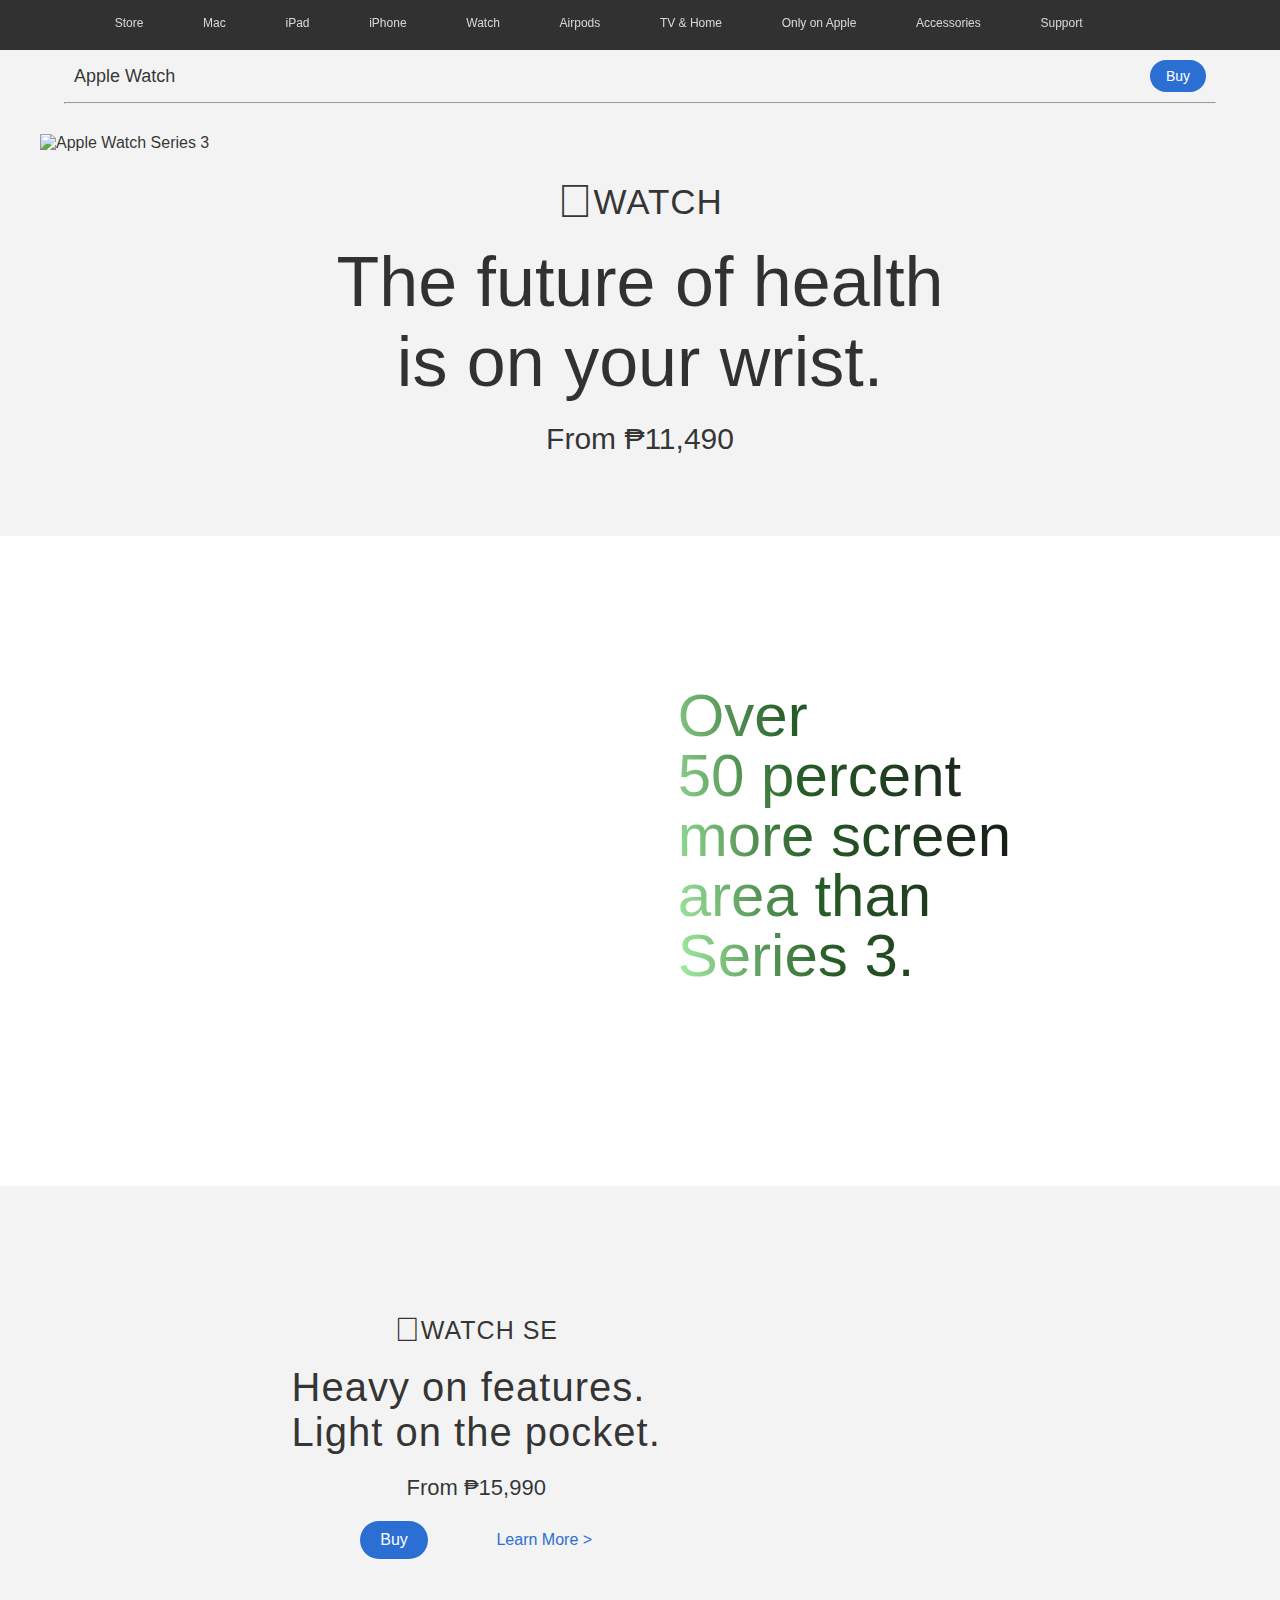
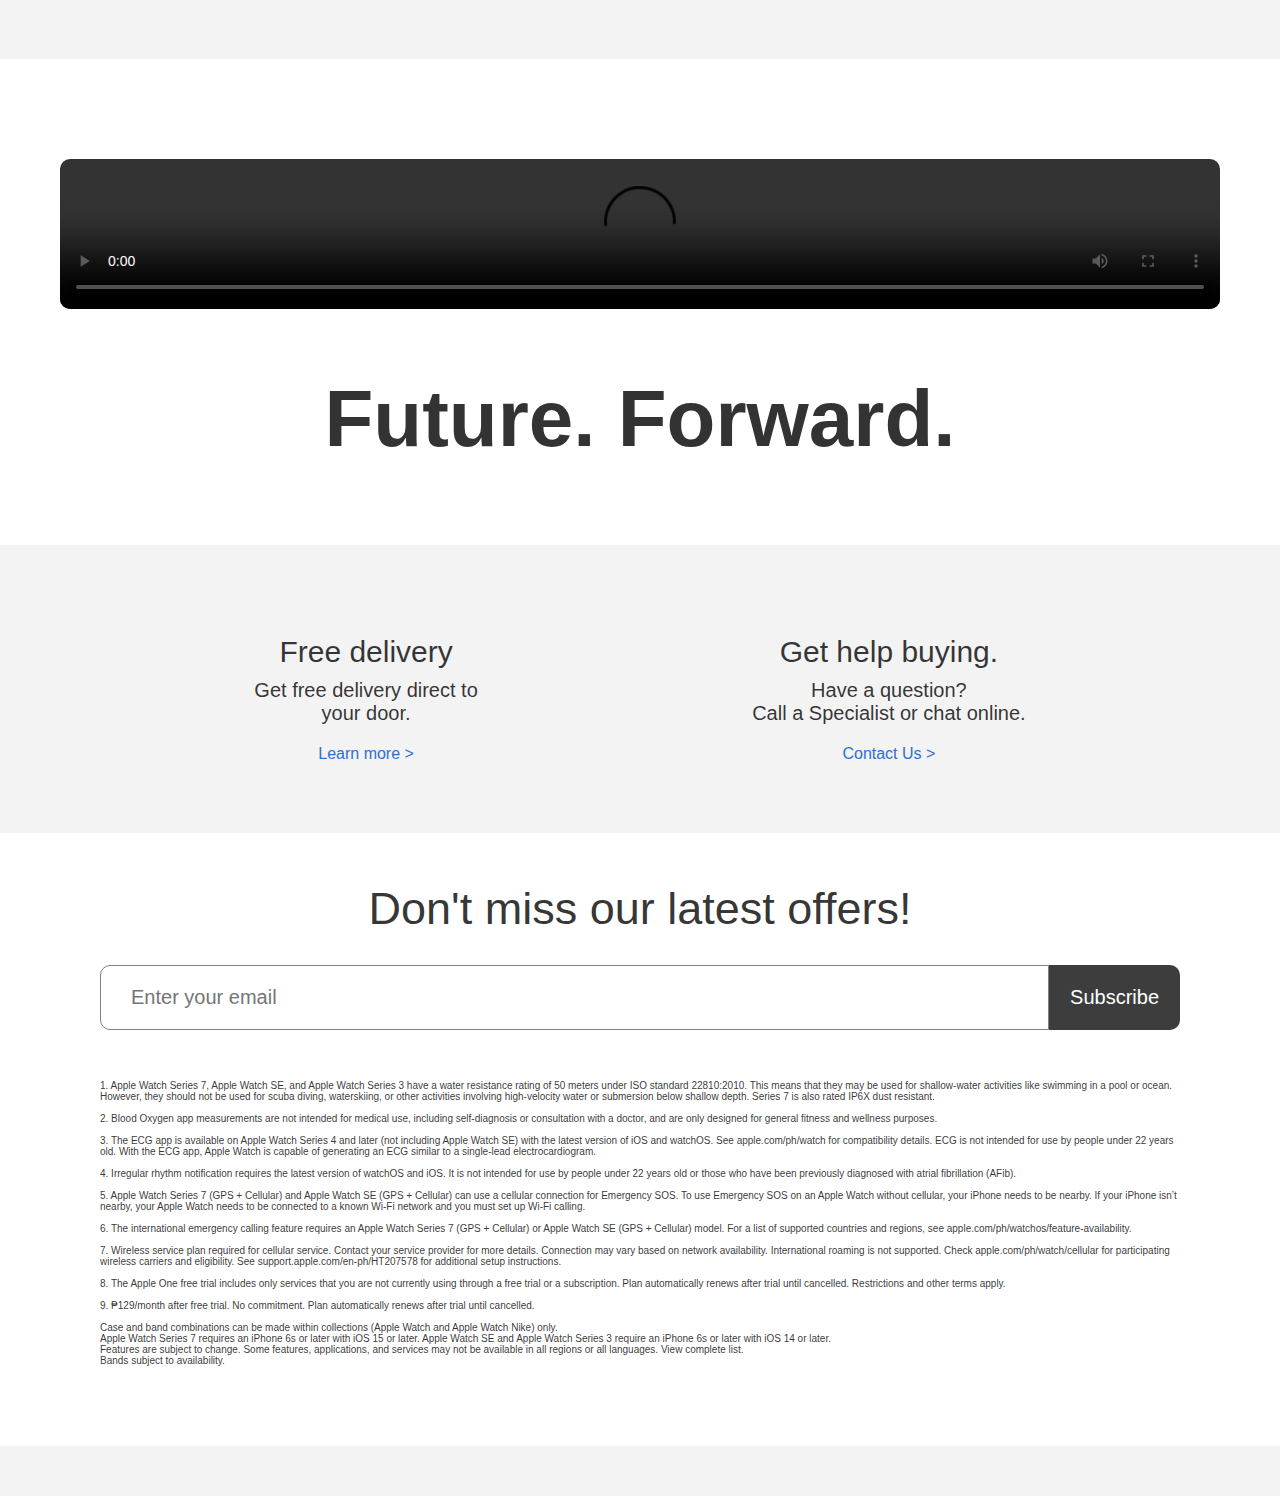
==== landing-page/index.html @ 0c57eafd "minor changes" ====
<!DOCTYPE html>
<html lang="en">
  <head>
    <meta charset="UTF-8" />
    <meta http-equiv="X-UA-Compatible" content="IE=edge" />
    <meta name="viewport" content="width=device-width, initial-scale=1.0" />
    <title>Product Landing Page</title>
    <link rel="stylesheet" href="styles.css" />
    <script
      src="https://kit.fontawesome.com/854e38c6b1.js"
      crossorigin="anonymous"
    ></script>
  </head>
  <body>
    <!-- N A V I G A T I O N  B A R-->

    <nav class="navigation">
      <div class="mobile-nav">
      <div id="menuToggle">
        <input type="checkbox">
        <span></span>
        <span></span>
        <span></span>
        <ul id="menu">
          <a href=""><li>Home</li></a>
          <a href="https://www.apple.com/ph/store" target="_blank"><li>Store</li></a>
          <a href="https://www.apple.com/ph/mac/" target="_blank"><li>Mac</li></a>
          <a href="https://www.apple.com/ph/ipad/" target="_blank"><li>iPad</li></a>
          <a href="https://www.apple.com/ph/iphone/" target="_blank"><li>iPhone</li></a>
          <a href="https://www.apple.com/ph/watch/" target="_blank"><li>Watch</li></a>
          <a href="https://www.apple.com/ph/airpods/" target="_blank"><li>Airpods</li></a>
          <a href="https://www.apple.com/ph/tv-home/" target="_blank"><li>TV & Home</li></a>
          <a href="https://www.apple.com/ph/services/" target="_blank"><li>Only only on Apple</li></a>
          <a href="https://www.apple.com/ph/shop/accessories/all" target="_blank"><li>Accessories</li></a>
          <a href="https://support.apple.com/en-ph" target="_blank"><li>Support</li></a>

        </ul>
      </div>
      <div class="icon-logo"></div></div>
    </nav>

    <header class="header">
      <div class="nav-bar">
        <ul class="desktop-nav">
          <li>
            <a
              href="https://www.apple.com/ph/"
              target="_blank"
              class="icon-logo"
            ></a>
          </li>
          <li>
            <a href="https://www.apple.com/ph/store" target="_blank">Store</a>
          </li>
          <li>
            <a href="https://www.apple.com/ph/mac/" target="_blank">Mac</a>
          </li>
          <li>
            <a href="https://www.apple.com/ph/ipad/" target="_blank">iPad</a>
          </li>
          <li>
            <a href="https://www.apple.com/ph/iphone/" target="_blank"
              >iPhone</a
            >
          </li>
          <li>
            <a href="https://www.apple.com/ph/watch/" target="_blank">Watch</a>
          </li>
          <li>
            <a href="https://www.apple.com/ph/airpods/" target="_blank"
              >Airpods</a
            >
          </li>
          <li>
            <a href="https://www.apple.com/ph/tv-home/" target="_blank"
              >TV & Home</a
            >
          </li>
          <li>
            <a href="https://www.apple.com/ph/services/" target="_blank"
              >Only on Apple</a
            >
          </li>
          <li>
            <a
              href="https://www.apple.com/ph/shop/accessories/all"
              target="_blank"
              >Accessories</a
            >
          </li>
          <li>
            <a href="https://support.apple.com/en-ph" target="_blank"
              >Support</a
            >
          </li>
          <li>
            <a href="#" class="icon-search"></a>
          </li>
          <li>
            <a href="#" class="icon-bag"></a>
          </li>
        </ul>
      </div>
    </header>

    <!-- F I R S T  S E C T I O N -->

    <section class="first-section">
      <div class="title-bar">
        <div class="apple-watch-bar">Apple Watch</div>
        <div class="buy-button-bar"><a href="">Buy</a></div>
      </div>
      <hr class="horizontal-line" />

      <div class="front-watch-container">
      <div class="front-watch-image">
        <img
          src="media/images/2watch-PhotoRoom.png"
          alt="Apple Watch Series 3"
        />
      </div>

      <div class="front-watch-title"><span></span>WATCH</div>

      <div class="front-watch-description">
        The future of health<br />is on your wrist.
      </div>
      <div class="front-watch-price">From ₱11,490</div></div>

      <!-- S E C O N D  S E C T I O N -->

      <div class="series-container">
        <div class="series-box-image">
          <img src="media/images/series7-PhotoRoom.png" alt="">
        </div>
        <div class="series-box-text">
            Over<br />50 percent<br />more screen<br />area than<br />Series 3.
          </div>
      </div>
    </section>

    <!-- T H I R D  S E C T I O N -->

    <section class="second-section">
      <div class="container-se">
        <div class="image-se">
          <img src="media/images/watch-se.png" alt="" />
        </div>
        <div class="text-se">
          <div class="watch-se"><span></span>WATCH SE</div>
          <div class="description-se">
            Heavy on features.<br />Light on the pocket.
          </div>
          <div class="price-se">From ₱15,990</div>
          <div class="button-se">
            <div class="buy-se">
              <a
                href="https://www.apple.com/ph/shop/buy-watch/apple-watch-se"
                target="_blank"
                >Buy</a
              >
            </div>
            <div class="learn-more-se">
              <a href="https://www.apple.com/ph/apple-watch-se/" target="_blank"
                >Learn More ></a
              >
            </div>
          </div>
        </div>
        
      </div>
    </section>

    <!-- F O U R T H  S E C T I O  N -->

    <section class="third-section">
      <div class="video-container">
        <video
          src="media/video/applewatch.mp4"
          type="video/mp4"
          controls
        ></video>
      </div>
      <div class="video-description">Future. Forward.</div>
    </section>

    <!-- F I F T H  S E C T I O N -->

    <section class="fourth-section">
      <div class="fourth-container">
        <div class="delivery-box">
          <div class="delivery-icon">
            <i class="fa-solid fa-truck-fast"></i>
          </div>
          <div class="delivery-title">Free delivery</div>
          <div class="delivery-text">
            Get free delivery direct to<br />your door.
          </div>
          <div class="delivery-link">
            <a
              href="https://www.apple.com/ph/shop/shipping-pickup"
              target="_blank"
              >Learn more ></a
            >
          </div>
        </div>

        <div class="contact-us-box">
          <div class="contact-us-icon">
            <i class="fa-solid fa-comments"></i>
          </div>
          <div class="contact-us-title">Get help buying.</div>
          <div class="contact-us-text">
            Have a question?<br />Call a Specialist or chat online.
          </div>
          <div class="contact-us-link">
            <a href="https://contactretail.apple.com/Help" target="_blank"
              >Contact Us ></a
            >
          </div>
        </div>
      </div>
    </section>

    <!-- F O O T E R -->

    <section class="footer-section">
      <div class="footer-container">
        <div class="newsletter-text">Don't miss our latest offers!</div>
        <div class="newsletter-email">
          <input type="email" placeholder="Enter your email"/>
        <a href="https://dynamic-page.vercel.app/" target="_blank"><input id="submit" type="submit" value="Subscribe" /></a></div>

      <div class="footer-box">
        <div class="footer-texts">
          <ul>
            <li>
              1. Apple Watch Series 7, Apple Watch SE, and Apple Watch Series 3
              have a water resistance rating of 50 meters under ISO standard
              22810:2010. This means that they may be used for shallow-water
              activities like swimming in a pool or ocean. However, they should
              not be used for scuba diving, waterskiing, or other activities
              involving high‑velocity water or submersion below shallow depth.
              Series 7 is also rated IP6X dust resistant.
            </li>
            <br />
            <li>
              2. Blood Oxygen app measurements are not intended for medical use,
              including self-diagnosis or consultation with a doctor, and are
              only designed for general fitness and wellness purposes.
            </li>
            <br />
            <li>
              3. The ECG app is available on Apple Watch Series 4 and later (not
              including Apple Watch SE) with the latest version of iOS and
              watchOS. See apple.com/ph/watch for compatibility details. ECG is
              not intended for use by people under 22 years old. With the ECG
              app, Apple Watch is capable of generating an ECG similar to a
              single-lead electrocardiogram.
            </li>
            <br />
            <li>
              4. Irregular rhythm notification requires the latest version of
              watchOS and iOS. It is not intended for use by people under 22
              years old or those who have been previously diagnosed with atrial
              fibrillation (AFib).
            </li>
            <br />
            <li>
              5. Apple Watch Series 7 (GPS + Cellular) and Apple Watch SE (GPS +
              Cellular) can use a cellular connection for Emergency SOS. To use
              Emergency SOS on an Apple Watch without cellular, your iPhone
              needs to be nearby. If your iPhone isn’t nearby, your Apple Watch
              needs to be connected to a known Wi-Fi network and you must set up
              Wi‑Fi calling.
            </li>
            <br />
            <li>
              6. The international emergency calling feature requires an Apple
              Watch Series 7 (GPS + Cellular) or Apple Watch SE (GPS + Cellular)
              model. For a list of supported countries and regions, see
              apple.com/ph/watchos/feature-availability.
            </li>
            <br />
            <li>
              7. Wireless service plan required for cellular service. Contact
              your service provider for more details. Connection may vary based
              on network availability. International roaming is not supported.
              Check apple.com/ph/watch/cellular for participating wireless
              carriers and eligibility. See support.apple.com/en-ph/HT207578 for
              additional setup instructions.
            </li>
            <br />
            <li>
              8. The Apple One free trial includes only services that you are
              not currently using through a free trial or a subscription. Plan
              automatically renews after trial until cancelled. Restrictions and
              other terms apply.
            </li>
            <br />
            <li>
              9. ₱129/month after free trial. No commitment. Plan automatically
              renews after trial until cancelled.
            </li>
            <br />
            <li>
              Case and band combinations can be made within collections (Apple
              Watch and Apple Watch Nike) only.<br />
              Apple Watch Series 7 requires an iPhone 6s or later with iOS 15 or
              later. Apple Watch SE and Apple Watch Series 3 require an iPhone
              6s or later with iOS 14 or later.<br />
              Features are subject to change. Some features, applications, and
              services may not be available in all regions or all languages.
              View complete list.<br />
              Bands subject to availability.
            </li>
          </ul>
        </div>
      </div>
    </section>
  </body>
</html>
---- landing-page/styles.css ----
* {
  margin: 0;
  padding: 0;
  box-sizing: border-box;
  font-family: -apple-system, BlinkMacSystemFont, "Segoe UI", Roboto, Oxygen,
    Ubuntu, Cantarell, "Open Sans", "Helvetica Neue", sans-serif;
}

body {
  background-color: rgb(243, 243, 243);
  color: rgba(0, 0, 0, 0.8);
}

.navigation {
  width: 50%;
  position: absolute;
}

.mobile-nav {
  display: flex;
  flex-direction: row;
  justify-content: space-between;
  margin: 5px auto;
  align-items: center;
}

#menuToggle {
  display: flex;
  flex-direction: column;
  z-index: 1;
  margin-left: 10px;
}

#menuToggle a {
  text-decoration: none;
  color: rgba(0, 0, 0, 0.8);
}

#menuToggle input {
  width: 40px;
  height: 32px;
  position: absolute;
  top: -7px;
  left: -5px;
  cursor: pointer;
  opacity: 0;
  z-index: 2;
}

#menuToggle span {
  display: block;
  width: 20px;
  height: 1px;
  margin-bottom: 3px;
  position: relative;
  background: #cdcdcd;
  z-index: 1;
}

#menu {
  position: absolute;
  width: 100%;
  margin: -70px 0 0 -20px;
  padding:  70% 70%;
  background: rgba(0, 0, 0, 0.8);
  list-style-type: none;
  transform: translate(-100%, 0);
  transition: transform 0.5s cubic-bezier(0.77, 0.2, 0.05, 1);
}

#menu li {
  display: flex;
  justify-content: center;
  align-items: center;
  padding: 15px 0;
  font-size: 15px;
  color: #cdcdcd;
  white-space: nowrap;

}

#menuToggle input:checked ~ ul {
  transform: none;
}

.nav-bar {
  margin: 0 100px;
}

.header {
  width: 100%;
  background: rgba(0, 0, 0, 0.8);
  height: 50px;
}

.desktop-nav {
  display: flex;
  justify-content: space-between;
  align-items: center;
  list-style: none;
}

.desktop-nav li a {
  text-decoration: none;
  color: white;
  opacity: 0.8;
  transition: opacity 400ms;
  font-size: 12px;
}

.desktop-nav li a:hover {
  opacity: 1;
}

/* nav bar icons */

.icon-logo {
  background: url("media//icons/apple-logo.svg");
  display: block;
  background-position: center;
  background-size: 12px;
  height: 44px;
  width: 15px;
  background-repeat: no-repeat;
}

.icon-search {
  background: url("media/icons/search-icon.svg");
  display: block;
  background-position: center;
  background-size: 14px;
  height: 44px;
  width: 20px;
  background-repeat: no-repeat;
}

.icon-bag {
  background: url("media/icons/bag-icon.svg");
  display: block;
  background-position: center;
  background-size: 12px;
  height: 44px;
  width: 18px;
  background-repeat: no-repeat;
}

.title-bar {
  width: 83%;
  margin: 20px auto;
  padding: 0 10px;
  display: flex;
  flex-direction: row;
  justify-content: space-between;
  align-items: center;
}

.horizontal-line {
  margin: 0 auto;
  width: 83%;
}

.apple-watch-bar {
  font-weight: 500;
  font-size: 18px;
}

.buy-button-bar {
  font-size: 14px;
  background-color: rgb(44, 111, 211);
  padding: 8px 16px;
  border-radius: 20px;
}

.buy-button-bar a {
  text-decoration: none;
  color: white;
}

.front-watch-container {
  display: flex;
  flex-direction: column;
  margin: 30px auto;
}

.front-watch-image {
  margin: 0 400px;
}

.front-watch-image img {
  width: 100%;
}

.front-watch-title {
  font-size: 42px;
  width: 100%;
  display: flex;
  justify-content: center;
  margin-top: 30px;
  font-weight: 500;
  letter-spacing: 1px;
}

.front-watch-title span {
  font-size: 53px;
  line-height: 0.8;
}

.front-watch-description {
  display: flex;
  justify-content: center;
  text-align: center;
  font-size: 70px;
  font-weight: 500;
  margin-top: 20px;
}

.front-watch-price {
  display: flex;
  justify-content: center;
  margin-top: 20px;
  font-size: 30px;
  font-weight: 400;
}

.series-container {
  background-color: white;
  width: 100%;
  display: flex;
  flex-direction: row;
  justify-content: space-evenly;
  align-items: center;
  margin: 80px 0;
}

.series-box-image {
  display: flex;
  justify-content: flex-end;
  margin: 50px 0;
  padding-top: 40px;
}

.series-box-image img {
  width: 80%;
}

.series-box-text {
  display: flex;
  justify-content: flex-start;
  background: -webkit-linear-gradient(
    10deg,
    hsl(120, 100%, 85%),
    rgb(39, 94, 39),
    rgb(26, 36, 26),
    black
  );
  background-clip: border-box;
  -webkit-background-clip: text;
  -webkit-text-fill-color: transparent;
  line-height: 1;
  font-weight: 500;
  font-size: 100px;
}

/* third section */

.second-section {
  width: 100%;
  margin: 50px 100px 200px 0;
}

.container-se {
  display: grid;
  grid-template-columns: 1fr 1fr;
  grid-template-rows: 300px;
}

.text-se {
  display: grid;
  grid-column-start: 1;
}

.image-se {
  display: grid;
  grid-column-start: 2;
  align-items: center;
  margin: 0 100px 0 0;
}

.image-se img {
  width: 100%;
}

.text-se {
  display: flex;
  flex-direction: column;
}

.watch-se {
  display: flex;
  justify-content: center;
  font-size: 32px;
  letter-spacing: 1px;
}

.watch-se span {
  font-size: 40px;
  line-height: 0.8;
}

.description-se {
  display: flex;
  justify-content: center;
  padding-top: 20px;
  font-size: 50px;
  text-align: center;
  font-weight: 400;
  letter-spacing: 1px;
}

.price-se {
  display: flex;
  justify-content: center;
  padding-top: 20px;
  font-size: 30px;
  font-weight: 400;
}

.button-se {
  display: flex;
  flex-direction: row;
  justify-content: space-evenly;
  padding-top: 20px;
}

.buy-se {
  background-color: rgb(44, 111, 211);
  padding: 10px 20px;
  border-radius: 40px;
}

.buy-se a {
  text-decoration: none;
  color: white;
}

.learn-more-se {
  padding-top: 10px;
}

.learn-more-se a {
  text-decoration: none;
  color: rgb(44, 111, 211);
}

.third-section {
  width: 100%;
  margin: 50px 0;
  background-color: white;
  padding: 100px 60px 80px 60px;
}

video {
  width: 100%;
  border-radius: 10px;
}

.video-description {
  display: flex;
  justify-content: center;
  padding-top: 40px;
  font-size: 80px;
  font-weight: 600;
}

.fourth-container {
  display: flex;
  flex-direction: row;
  justify-content: space-around;
  width: 50%;
  margin: 0 auto;
}

.delivery-box,
.contact-us-box {
  display: flex;
  flex-direction: column;
  justify-content: center;
  text-align: center;
  padding: 80px;
}

.delivery-icon,
.contact-us-icon {
  font-size: 70px;
  color: rgb(99, 99, 99);
  padding-bottom: 30px;
}

.delivery-title,
.contact-us-title {
  font-size: 30px;
  font-weight: 400;
  padding-bottom: 20px;
}

.delivery-text,
.contact-us-text {
  font-size: 20px;
  padding-bottom: 20px;
}

.delivery-link a,
.contact-us-link a {
  text-decoration: none;
  color: rgb(44, 111, 211);
}

.footer-section {
  background-color: white;
  width: 100%;
  margin: 50px 0 0 0;
  padding: 100px 0 0 0;
}

.footer-container {
  display: flex;
  flex-direction: column;
}

.newsletter-text {
  display: flex;
  justify-content: center;
  font-size: 45px;
  font-weight: 500;
}

.newsletter-email {
  display: flex;
  justify-content: center;
  flex-direction: row;
  padding: 30px 0 30px 0;
  margin: 0 300px;
}

input[type="email"] {
  width: 100%;
  border-radius: 10px 0 0 10px;
  font-size: 20px;
  padding: 20px 30px;
  border: 1px solid grey;
}

input[type="submit"] {
  border-radius: 0 10px 10px 0;
  background: rgb(61, 61, 61);
  color: white;
  font-size: 20px;
  cursor: pointer;
  border: none;
  flex-grow: 2;
  padding: 21px;
}

input:focus {
  outline: none;
}

#submit:hover {
  background-color: rgb(155, 155, 155);
  color: rgb(37, 37, 37);
}

.footer-texts ul {
  margin: 20px 250px;
  list-style-type: none;
  font-size: 12px;
  padding-bottom: 30px;
}

/* media queries */

@media (max-width: 600px) {
  .desktop-nav {
    display: none;
  }

  .title-bar {
    width: 100%;
    margin: 10px 0px 10px 0px;
    padding: 0 15px;
  }

  .horizontal-line {
    width: 100%;
  }

  .front-watch-image {
    margin: 0 20px;
  }

  .front-watch-image img {
    width: 100%;
  }

  .front-watch-title {
    font-size: 22px;
  }

  .front-watch-title span {
    font-size: 29px;
  }

  .front-watch-description {
    font-size: 40px;
  }

  .front-watch-price {
    font-size: 20px;
  }

  .series-container {
    margin: 50px 0;
    width: 100%;
    display: flex;
    flex-direction: column;
    justify-content: center;
  }

  .series-box-image {
    margin: 0 80px;
    padding-top: 40px;
  }

  .series-box-image img {
    width: 100%;
  }

  .series-box-text {
    display: flex;
    justify-content: center;
    padding: 50px 0 60px 0;
    font-size: 50px;
    text-align: center;
  }

  .second-section {
    width: 100%;
    margin: 0;
  }

  .container-se {
    width: 100%;
    display: flex;
    flex-direction: column;
  }

  .image-se {
    margin: 0 20px;
  }

  .image-se img {
    width: 100%;
  }

  .text-se {
    display: flex;
    flex-direction: column;
  }

  .watch-se {
    font-size: 22px;
    padding-top: 30px;
  }

  .watch-se span {
    font-size: 29px;
  }

  .description-se {
    padding-top: 10px;
    font-size: 30px;
  }

  .price-se {
    padding-top: 10px;
    font-size: 20px;
  }

  .third-section {
    padding: 50px 30px 40px 30px;
  }

  .video-description {
    padding-top: 20px;
    font-size: 40px;
    text-align: center;
  }

  .fourth-container {
    display: flex;
    flex-direction: column;
  }

  .delivery-box,
  .contact-us-box {
    padding: 20px;
  }

  .delivery-icon,
  .contact-us-icon {
    padding-bottom: 20px;
  }

  .delivery-title,
  .contact-us-title {
    padding-bottom: 10px;
  }

  .delivery-text,
  .contact-us-text {
    padding-bottom: 10px;
  }

  .footer-section {
    padding: 50px 0;
  }

  .newsletter-text {
    font-size: 25px;
  }

  .newsletter-email {
    margin: 0 70px;
  }

  input[type="email"] {
    font-size: 12px;
  }

  input[type="submit"] {
    font-size: 12px;
  }

  .footer-texts ul {
    margin: 0 50px;
    font-size: 8px;
  }
}

@media (min-width: 600px) {
  .navigation {
    display: none;
  }
  .nav-bar {
    margin: 0 20px;
  }

  .title-bar {
    width: 100%;
    margin: 10px 0px 10px 0px;
  }

  .horizontal-line {
    width: 100%;
  }

  .front-watch-image {
    margin: 0 20px;
  }

  .front-watch-image img {
    width: 100%;
  }

  .front-watch-title {
    font-size: 26px;
  }

  .front-watch-title span {
    font-size: 34px;
  }

  .front-watch-description {
    font-size: 50px;
  }

  .front-watch-price {
    font-size: 25px;
  }

  .series-container {
    margin: 80px 0;
    width: 100%;
    display: flex;
    flex-direction: column;
    justify-content: center;
  }

  .series-box-image {
    margin: 0 170px;
    padding-top: 80px;
  }

  .series-box-image img {
    width: 100%;
  }

  .series-box-text {
    display: flex;
    justify-content: center;
    padding: 50px 0 60px 0;
    font-size: 80px;
    text-align: center;
  }

  .second-section {
    width: 100%;
    margin: 100px auto;
  }

  .container-se {
    width: 100%;
    display: flex;
    flex-direction: column;
  }

  .image-se {
    margin: 0 50px;
  }

  .image-se img {
    width: 100%;
  }

  .watch-se {
    font-size: 26px;
    padding-top: 30px;
  }

  .watch-se span {
    font-size: 34px;
  }

  .description-se {
    font-size: 40px;
  }
  .price-se {
    font-size: 25px;
  }

  .video-description {
    padding-top: 40px;
    font-size: 60px;
  }

  .fourth-container {
    display: flex;
    flex-direction: column;
    width: 50%;
    margin: 0 auto;
  }

  .delivery-box,
  .contact-us-box {
    padding: 20px;
  }

  .delivery-icon,
  .contact-us-icon {
    padding-bottom: 20px;
  }

  .delivery-title,
  .contact-us-title {
    padding-bottom: 10px;
  }

  .delivery-text,
  .contact-us-text {
    padding-bottom: 20px;
  }

  .footer-section {
    margin: 50px 0;
    padding: 50px 0;
  }

  .newsletter-text {
    font-size: 35px;
  }

  .newsletter-email {
    margin: 0 70px;
  }

  input[type="email"] {
    font-size: 15px;
  }

  input[type="submit"] {
    font-size: 15px;
  }

  .footer-texts ul {
    margin: 0 50px;
    font-size: 10px;
  }
}

@media (min-width: 768px) {
  .nav-bar {
    margin: 0 40px;
  }

  .horizontal-line {
    width: 100%;
  }

  .front-watch-image {
    margin: 0 40px;
  }

  .front-watch-image img {
    width: 100%;
  }

  .front-watch-title {
    font-size: 35px;
  }

  .front-watch-title span {
    font-size: 47px;
  }

  .front-watch-description {
    font-size: 70px;
  }

  .front-watch-price {
    font-size: 30px;
  }

  .series-container {
    margin: 80px 0;
    width: 100%;
    display: flex;
    flex-direction: column;
    justify-content: center;
  }

  .series-box-text {
    padding: 70px 0 100px 0;
    font-size: 100px;
  }

  .watch-se {
    font-size: 32px;
  }

  .watch-se span {
    font-size: 42px;
  }

  .description-se {
    font-size: 70px;
  }

  .price-se {
    font-size: 28px;
    padding-top: 30px;
  }

  .video-description {
    padding-top: 60px;
    font-size: 80px;
  }

  .fourth-container {
    display: flex;
    flex-direction: row;
    justify-content: space-evenly;
    width: 100%;
  }

  .newsletter-text {
    font-size: 50px;
  }

  .newsletter-email {
    margin: 0 80px;
  }

  input[type="email"] {
    font-size: 20px;
  }

  input[type="submit"] {
    font-size: 20px;
  }

  .footer-texts ul {
    margin: 0 80px;
    font-size: 10px;
    padding-top: 20px;
  }
}

@media (min-width: 992px) {
  .horizontal-line {
    width: 90%;
  }

  .title-bar {
    width: 90%;
    margin: 10px auto;
  }

  .front-watch-image img {
    width: 100%;
  }

  .series-container {
    margin: 80px 0;
    padding: 50px 0 100px 0;
    width: 100%;
    display: flex;
    flex-direction: row;
    justify-content: space-evenly;
    align-items: center;
  }

  .series-box-text {
    padding: 100px 100px 100px 0;
    font-size: 60px;
    white-space: nowrap;
    text-align: start;
  }

  .container-se {
    width: 90%;
    display: flex;
    flex-direction: row-reverse;
    justify-content: space-evenly;
    align-items: center;
    margin: 0 auto;
  }

  .watch-se {
    font-size: 25px;
  }

  .watch-se span {
    font-size: 34px;
  }

  .description-se {
    width: 80%;
    font-size: 40px;
    white-space: nowrap;
    display: flex;
    justify-content: center;
    flex-direction: column;
  }

  .price-se {
    font-size: 22px;
    padding-top: 20px;
  }

  .newsletter-text {
    font-size: 45px;
  }

  .newsletter-email {
    margin: 0 100px;
  }

  input[type="email"] {
    font-size: 20px;
  }

  input[type="submit"] {
    font-size: 20px;
  }

  .footer-texts ul {
    margin: 0 100px;
    font-size: 10px;
    padding-top: 20px;
  }
}
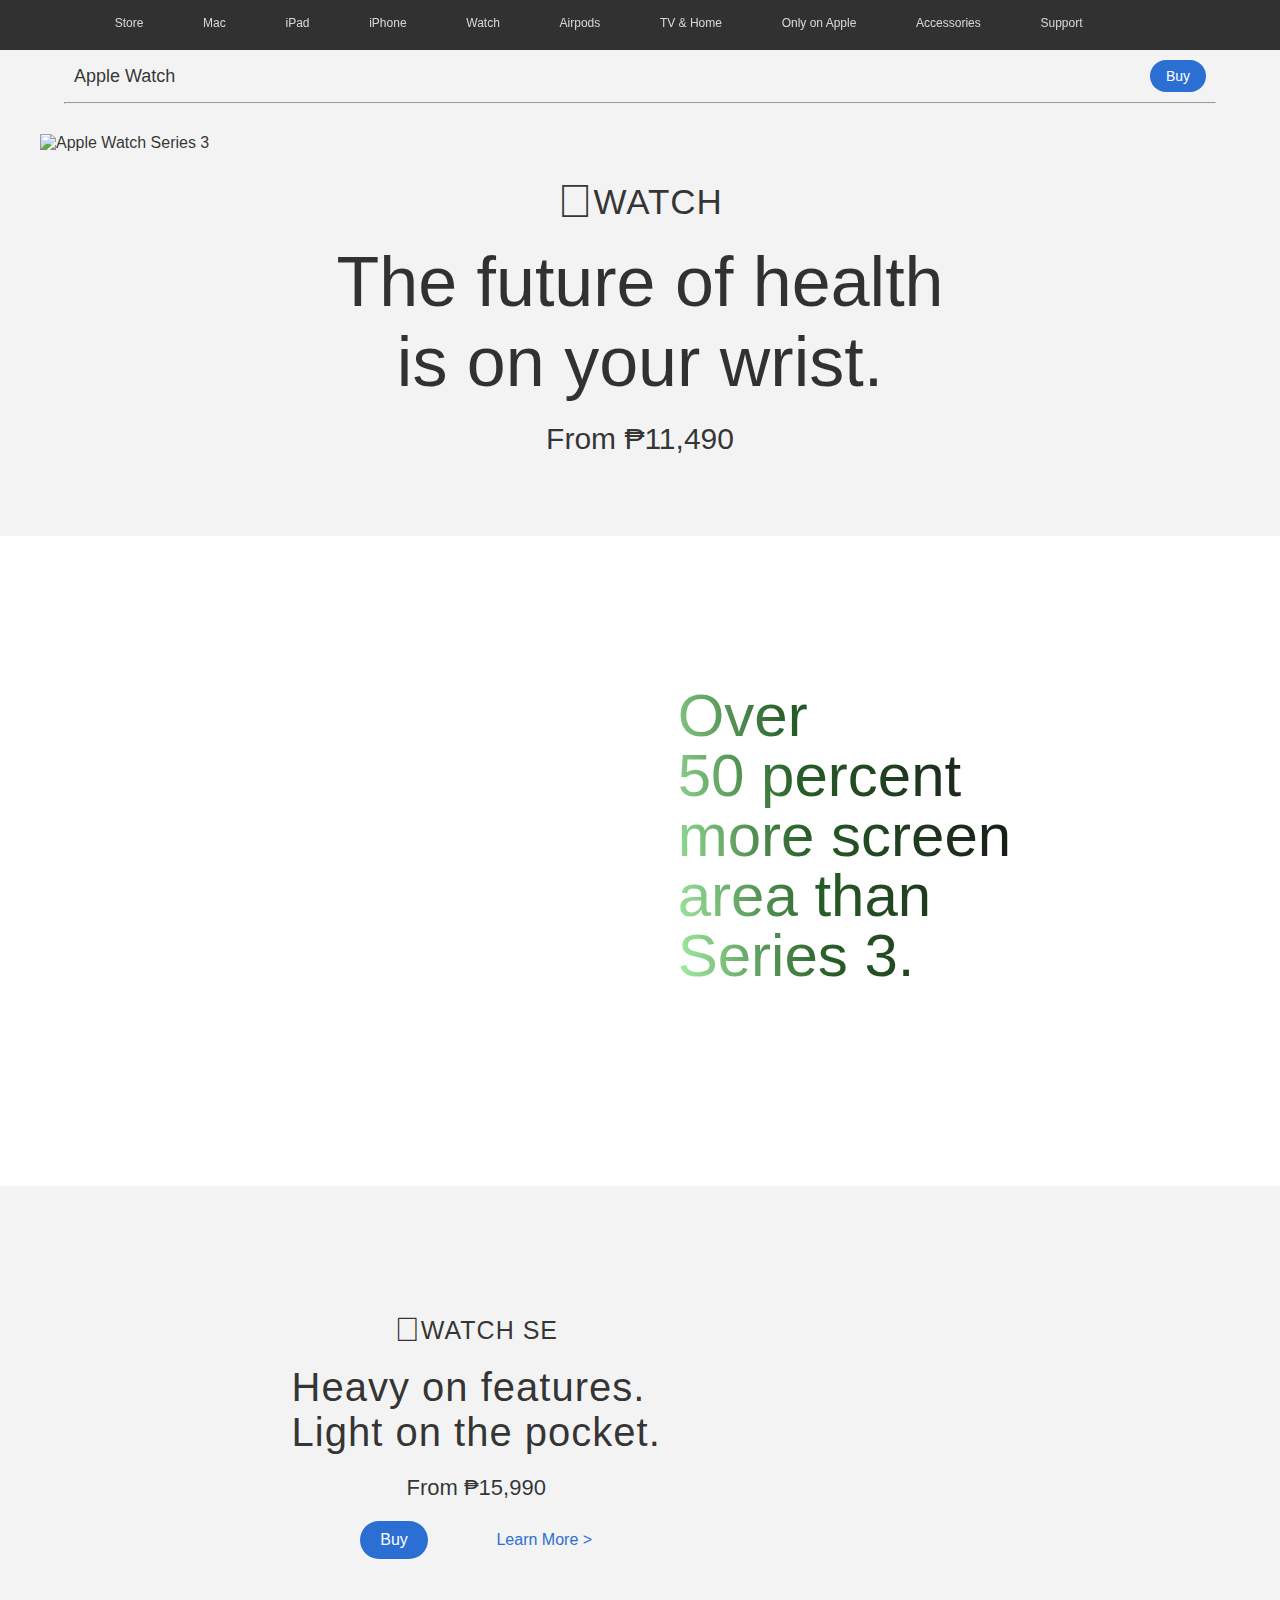
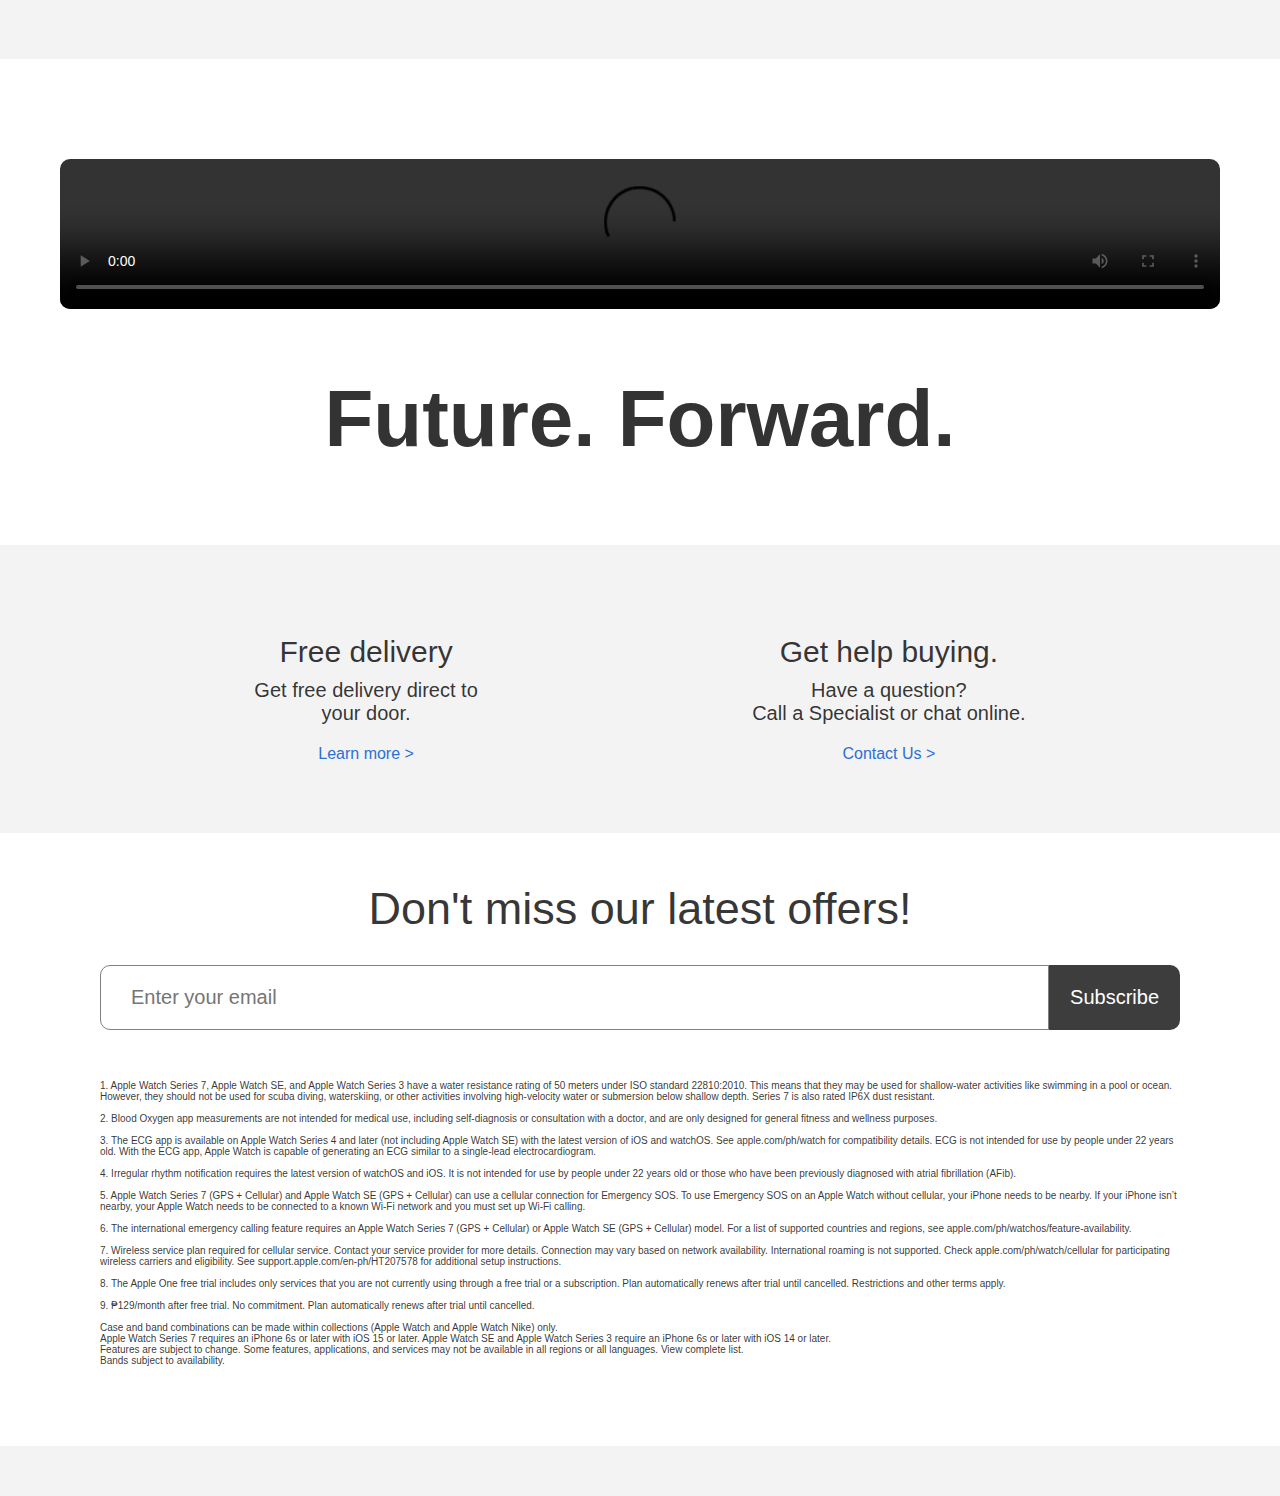
==== commit 08952b17: "minor changes" ====
--- a/landing-page/index.html
+++ b/landing-page/index.html
@@ -229,7 +229,7 @@
         <div class="newsletter-text">Don't miss our latest offers!</div>
         <div class="newsletter-email">
           <input type="email" placeholder="Enter your email"/>
-        <a href="https://dynamic-page.vercel.app/" target="_blank"><input id="submit" type="submit" value="Subscribe" /></a></div>
+        <a href="https://dynamic-page.vercel.app/"><input id="submit" type="submit" value="Subscribe" /></a></div>
 
       <div class="footer-box">
         <div class="footer-texts">
